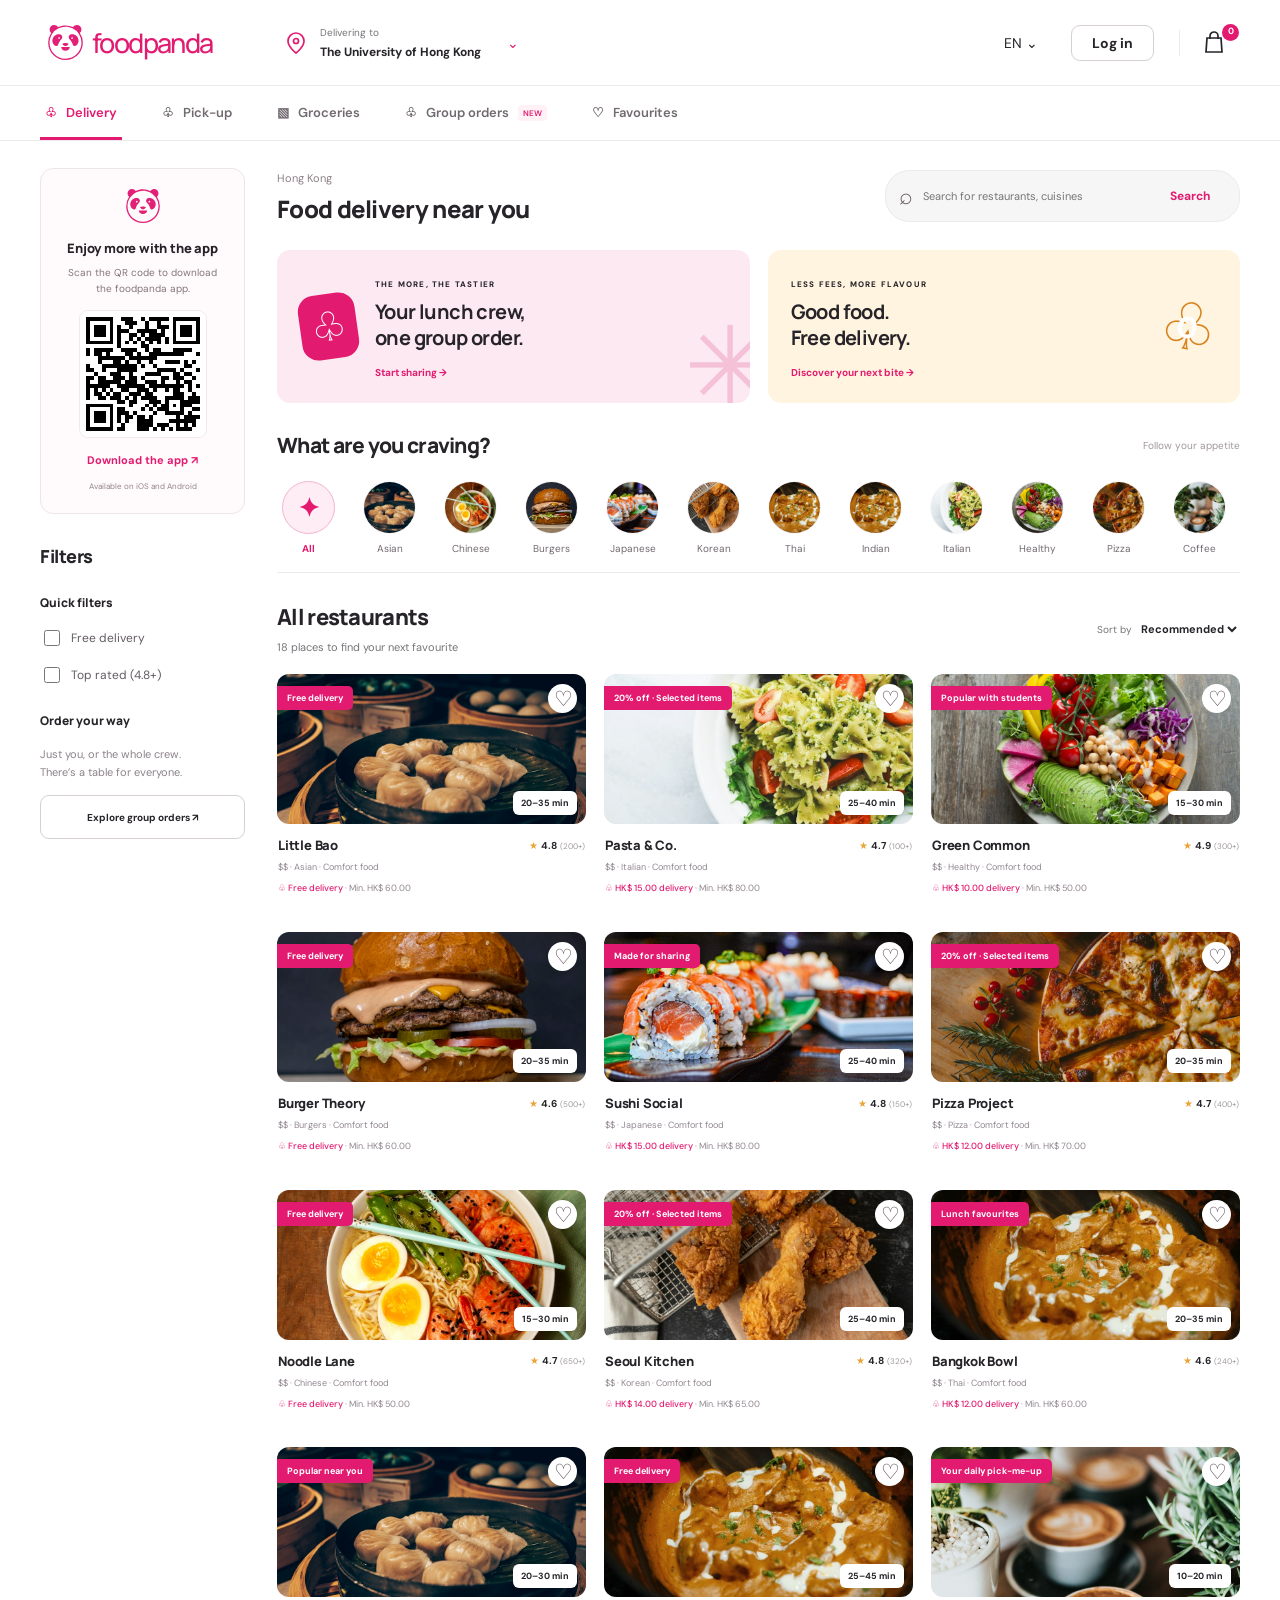
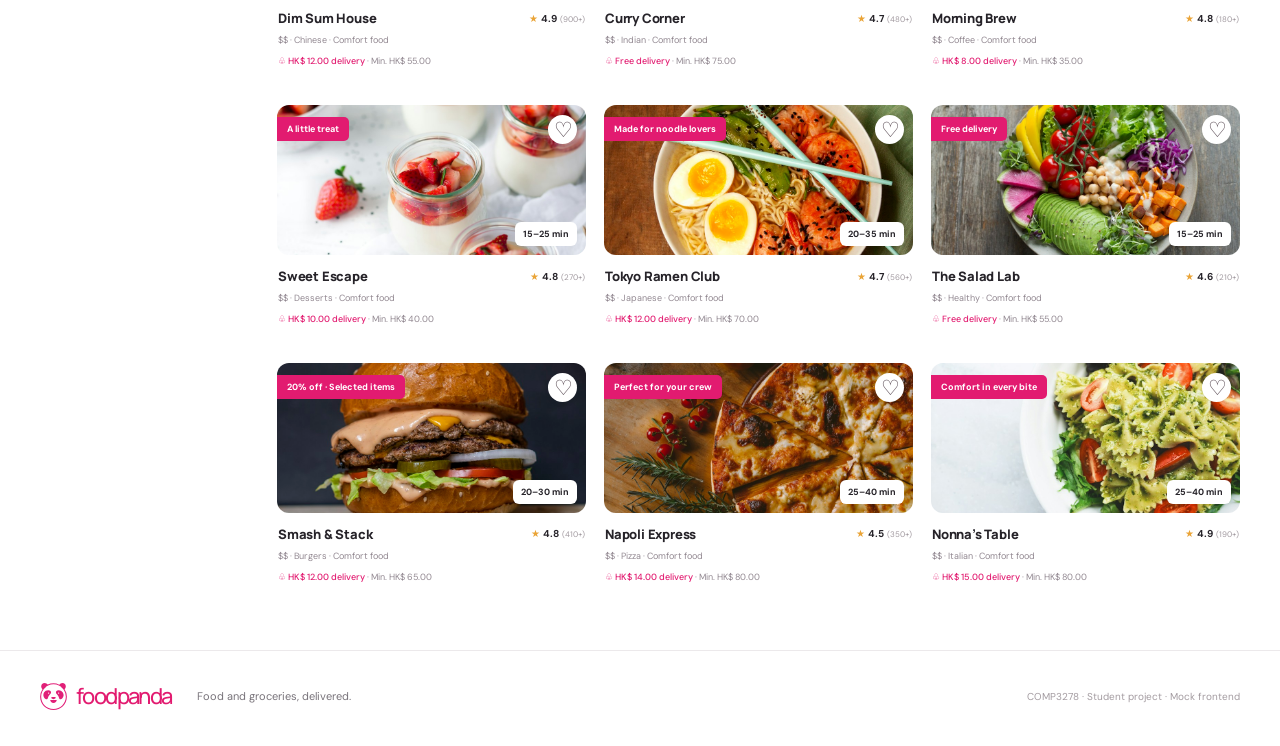
==== frontend/index.html @ 233d793c "Add foodpanda-style mock frontend and bilingual documentation" ====
<!doctype html>
<html lang="en"><head><meta charset="UTF-8"><meta name="viewport" content="width=device-width, initial-scale=1"><meta name="theme-color" content="#e21b70"><title>foodpanda — Food & groceries delivery in Hong Kong</title><link rel="stylesheet" href="styles.css"></head><body>
<header><div class="nav"><a class="brand" href="#/" aria-label="foodpanda home"><img class="panda-mark" src="assets/foodpanda-mark.svg" alt=""><span class="wordmark">foodpanda</span></a><button class="location" id="location"><span><svg viewBox="0 0 24 24" aria-hidden="true"><path d="M20 10c0 6-8 12-8 12S4 16 4 10a8 8 0 1 1 16 0Z"/><circle cx="12" cy="10" r="2.5"/></svg></span><span><small>Delivering to</small><strong id="location-label">The University of Hong Kong</strong></span><span>⌄</span></button><div class="nav-actions"><button class="plain" id="language">EN <span>⌄</span></button><button class="outline" id="auth">Log in</button><button class="bag" id="cart-button" aria-label="Open basket"><svg viewBox="0 0 24 24" aria-hidden="true"><path d="M5 7h14l1 14H4L5 7Z"/><path d="M8 8V5a4 4 0 0 1 8 0v3"/></svg><b id="cart-count">0</b></button></div></div></header>
<nav class="service-nav" aria-label="Services"><div class="container"><button data-service="delivery" class="active">♧ <span>Delivery</span></button><button data-service="pickup">♧ <span>Pick-up</span></button><button data-service="grocery">▧ <span>Groceries</span></button><button data-service="groups">♧ <span>Group orders</span><em>NEW</em></button><button data-service="favorites">♡ <span>Favourites</span></button></div></nav>
<main id="app"></main><footer class="container"><a class="brand" href="#/" aria-label="foodpanda home"><img class="panda-mark" src="assets/foodpanda-mark.svg" alt=""><span class="wordmark">foodpanda</span></a><span>Food and groceries, delivered.</span><small>COMP3278 · Student project · Mock frontend</small></footer>
<div id="overlay-root"></div><div id="toast" role="status" aria-live="polite"></div><script type="module" src="app.js"></script></body></html>
---- frontend/styles.css ----
@import url('https://fonts.googleapis.com/css2?family=DM+Sans:wght@400;500;600;700&family=Manrope:wght@400;500;600;700;800&display=swap');
:root{--pink:#e21b70;--pink-dark:#bd155d;--ink:#262329;--muted:#78737a;--line:#ece9eb;--soft:#fff1f6;--radius:16px}*{box-sizing:border-box}body{margin:0;background:#fff;color:var(--ink);font-family:'DM Sans',Arial,sans-serif;font-size:14px}button,input,select{font:inherit}button,a,input,select{-webkit-tap-highlight-color:transparent}button{cursor:pointer}button:disabled{cursor:not-allowed;opacity:.4}a{color:inherit;text-decoration:none}button{border:0;background:none;color:inherit}button:focus-visible,a:focus-visible{outline:3px solid #f7a6c9;outline-offset:4px}input:focus,select:focus{outline:2px solid #f7a6c9}h1,h2,h3,h4{font-family:Manrope,Arial,sans-serif;margin:0;font-weight:800}h1{letter-spacing:-1.8px}h2{font-size:24px;letter-spacing:-.7px}h3{font-size:17px;letter-spacing:-.3px}p{line-height:1.65}.container{max-width:1320px;margin:auto;padding-left:40px;padding-right:40px}.primary,.outline{border-radius:9px;padding:12px 19px;min-height:44px;font-weight:700;transition:background .18s,transform .18s}.primary{background:var(--pink);color:white;border:1px solid var(--pink)}.primary:hover{background:var(--pink-dark);transform:translateY(-1px)}.outline{border:1px solid #d6d0d4;background:#fff}.outline:hover{background:#fff4f8;border-color:var(--pink)}.full{width:100%}.plain{padding:8px}.pink{color:var(--pink)}.muted{color:var(--muted);font-size:13px}.spaced{margin-top:14px}.icon-button{font-size:28px;line-height:1;padding:6px}.text-button{color:var(--pink);font-size:12px;font-weight:700;padding:10px 0}.eyebrow{font-size:10px;font-weight:800;letter-spacing:2px;color:var(--pink)}header{background:white;position:sticky;top:0;z-index:20;border-bottom:1px solid var(--line)}.nav{max-width:1440px;padding:17px 48px;display:flex;align-items:center;gap:50px;margin:auto;height:85px}.brand{display:flex;align-items:center;gap:0;font-family:Manrope,Arial,sans-serif;font-weight:800;font-size:26px;letter-spacing:-1.3px;color:var(--pink)}.brand>span:last-child{font-weight:500}.brand-icon{width:34px;height:36px;border:2px solid var(--pink);border-radius:11px;margin-right:9px;line-height:26px;font-size:29px;position:relative;text-align:center;letter-spacing:-5px;padding-right:5px}.brand-icon span{font-size:16px;letter-spacing:-2px}.location{display:flex;align-items:center;gap:12px;text-align:left}.location>span:first-child{font-size:27px;color:var(--pink)}.location small{display:block;color:var(--muted);font-size:10px;margin-bottom:3px}.location strong{font-size:12px}.location>span:last-child{margin-left:14px;color:var(--pink)}.nav-actions{display:flex;gap:25px;align-items:center;margin-left:auto}.nav-actions .outline{padding:8px 20px;min-height:36px}.bag{position:relative;font-size:27px;border-left:1px solid var(--line);padding-left:22px;line-height:1}.bag b{position:absolute;top:-6px;right:-7px;font-size:9px;border-radius:50%;background:var(--pink);color:#fff;width:17px;height:17px;padding:3px}.service-nav{border-bottom:1px solid var(--line);background:#fff}.service-nav .container{display:flex;gap:35px}.service-nav button{padding:18px 5px 16px;border-bottom:3px solid transparent;display:flex;align-items:center;gap:9px;color:#716a70;font-weight:600;font-size:13px;white-space:nowrap}.service-nav button.active{color:var(--pink);border-color:var(--pink)}em{font-style:normal}.service-nav em{font-size:8px;color:var(--pink);background:var(--soft);padding:3px 5px;border-radius:4px}.hero-wrap{background:#fcf7f9;border-bottom:1px solid #f4edf0;overflow:hidden}.hero{display:grid;grid-template-columns:1.2fr 1fr;min-height:405px;align-items:center;gap:15px}.hero-copy{padding:40px 0}.hero h1{font-size:49px;line-height:1.18;margin:13px 0 15px;letter-spacing:-2.5px}.hero h1 span{color:var(--pink)}.hero-copy>p{color:#7b7279;font-size:14px;margin:0 0 23px}.search-form{display:flex;align-items:center;gap:10px;padding:7px;background:white;border-radius:12px;border:1px solid #eae0e5;box-shadow:0 5px 16px #39262d06;max-width:520px}.search-form>span{font-size:28px;color:var(--pink);margin-left:8px}.search-form input{min-width:0;width:100%;border:0;padding:9px 4px;font-size:12px;outline:none}.search-form button{font-size:12px;white-space:nowrap;padding:12px 19px}.hero-note{display:flex;align-items:center;gap:9px;margin-top:18px;font-size:10px;color:#8a7b84}.avatar-stack{display:flex;padding-left:5px}.avatar-stack i{display:grid;place-items:center;border-radius:50%;background:#f5d0ae;width:23px;height:23px;font-size:9px;font-style:normal;color:#683e31;border:2px solid #fcf7f9;margin-left:-5px}.avatar-stack i:nth-child(2){background:#cfe6d7}.avatar-stack i:nth-child(3){background:#e0d3eb}.hero-art{height:365px;position:relative;display:grid;place-items:center}.hero-circle{position:absolute;width:330px;height:330px;border-radius:50%;background:#f9dbe8}.hero-food{position:relative;width:305px;height:305px;object-fit:cover;border-radius:50%;border:12px solid white;box-shadow:0 15px 25px #522b3b20;transform:rotate(-12deg)}.floating{position:absolute;display:flex;align-items:center;gap:9px;background:#fff;padding:13px 16px;border-radius:12px;box-shadow:0 8px 24px #6229400d;font-size:10px;z-index:1}.floating>span{color:var(--pink);font-size:28px}.floating b{display:block;font-size:11px}.floating small{display:block;font-size:9px;color:var(--muted);margin-top:3px}.float-top{top:47px;right:0;transform:rotate(5deg)}.float-bottom{bottom:28px;left:0;transform:rotate(-5deg)}.spark{position:absolute;color:var(--pink);font-size:42px}.spark-one{top:3px;left:70px}.spark-two{right:20px;bottom:45px;font-size:25px}.browse-layout{display:grid;grid-template-columns:190px 1fr;gap:35px;padding-top:32px;padding-bottom:60px}.filters{padding-top:6px}.filters h3{font-size:18px}.filters h4{font-size:12px;margin:26px 0 16px}.check{display:flex;align-items:center;gap:8px;font-size:12px;margin:15px 0;color:#635c63}.check input{accent-color:var(--pink);width:16px;height:16px}.filters p{font-size:11px;color:#8c838a;margin-bottom:14px}.filters .outline{padding:10px;font-size:10px}.filter-note{border-top:1px solid var(--line);margin-top:26px;padding-top:22px;font-size:11px;line-height:1.9;color:#9a8993}.filter-note b{font-weight:500;color:var(--pink)}.browse-main{min-width:0}.promo-row{display:grid;grid-template-columns:1fr 1fr;gap:18px;margin-bottom:32px}.promo{border-radius:13px;min-height:150px;text-align:left;display:flex;align-items:center;gap:18px;padding:23px;position:relative;overflow:hidden}.promo:hover{filter:brightness(.98)}.promo-pink{background:#fde9f1}.promo-cream{background:#fff4df}.promo small{font-size:8px;letter-spacing:1.2px;font-weight:800}.promo strong{display:block;font-family:Manrope,sans-serif;font-size:20px;letter-spacing:-.6px;line-height:1.3;margin:8px 0 11px}.promo em{font-size:10px;font-weight:700;color:var(--pink)}.promo-icon{background:var(--pink);color:white;display:grid;place-items:center;width:57px;height:65px;border-radius:16px;transform:rotate(-8deg);font-size:40px;flex-shrink:0}.promo-doodle{font-size:110px;color:#f4c1d7;position:absolute;right:-26px;bottom:-36px}.delivery-doodle{margin-left:auto;display:grid;place-items:center;font-size:65px;color:#d78320;transform:rotate(10deg);position:relative}.delivery-doodle small{position:absolute;font-size:30px;color:white}.category-heading{display:flex;justify-content:space-between;align-items:center}.category-heading h2{font-size:21px}.category-heading>span{font-size:10px;color:#a0979d}.categories{display:flex;gap:20px;margin:22px 0 29px;border-bottom:1px solid var(--line);padding-bottom:20px;overflow:auto}.category{display:flex;flex-direction:column;align-items:center;gap:8px;font-size:10px;min-width:63px;padding:0;color:#736a71}.category>span{background:#f7f5f6;border:1px solid transparent;border-radius:50%;width:53px;height:53px;display:grid;place-items:center;font-size:26px}.category.active{color:var(--pink);font-weight:700}.category.active>span{background:#ffedf5;border-color:#f3b3ce;color:var(--pink)}.section-heading{display:flex;justify-content:space-between;align-items:center;gap:15px;margin-bottom:18px;scroll-margin-top:105px}.section-heading h2{font-size:22px}.section-heading p{font-size:11px;color:var(--muted);margin:6px 0 0}.sort{font-size:10px;color:var(--muted);display:flex;align-items:center;gap:5px}.sort select{border:0;background:white;font-size:11px;font-weight:700;color:var(--ink);max-width:145px}.store-grid{display:grid;grid-template-columns:repeat(3,minmax(0,1fr));gap:24px 18px}.store-card{position:relative;min-width:0}.store-photo{height:150px;border-radius:12px;overflow:hidden;display:block;position:relative;background:#f5edef}.store-photo img{width:100%;height:100%;object-fit:cover;transition:transform .3s}.store-card:hover .store-photo img{transform:scale(1.045)}.offer{position:absolute;top:12px;left:0;padding:6px 10px;background:var(--pink);color:white;font-size:9px;font-weight:700;border-radius:0 5px 5px 0}.time{position:absolute;bottom:9px;right:9px;font-size:9px;font-weight:700;background:#fff;padding:6px 8px;border-radius:6px}.heart{position:absolute;right:9px;top:10px;width:29px;height:29px;display:grid;place-items:center;background:white;border-radius:50%;font-size:21px;color:#55464f;box-shadow:0 2px 6px #00000008;z-index:2}.heart.saved{color:var(--pink)}.store-info{display:block;padding:12px 1px 0}.store-info>div{display:flex;align-items:center;justify-content:space-between;gap:3px}.store-info h3{font-size:13px;letter-spacing:-.2px}.rating{color:#eaa437;font-size:10px;white-space:nowrap}.rating b{color:var(--ink);font-size:10px}.rating small{color:#a29aa0;font-size:8px}.store-info p{font-size:9px;color:#928891;margin:6px 0}.store-info .pink{color:var(--pink);font-weight:500}footer{display:flex;align-items:center;gap:25px;padding-top:30px;padding-bottom:35px;border-top:1px solid var(--line)}footer .brand{font-size:21px}footer>span{font-size:11px;color:var(--muted)}footer small{margin-left:auto;font-size:10px;color:#a39ba0}.empty{padding:40px;text-align:center;grid-column:1/-1}.empty p{color:var(--muted)}.breadcrumb{display:inline-block;color:#81757d;font-size:12px;margin:26px 0 20px}.store-banner{position:relative;background:#fcf5f8;border-radius:18px;display:flex;align-items:center;gap:30px;padding:24px}.store-banner>img{width:210px;height:155px;object-fit:cover;border-radius:12px}.store-title h1{font-size:36px;margin:8px 0}.store-title>p{max-width:530px;color:var(--muted);margin:8px 0 15px}.store-meta{font-size:12px}.store-meta span{color:var(--muted);margin-left:15px}.store-toolbar{display:flex;align-items:center;justify-content:space-between;padding:22px 0;border-bottom:1px solid var(--line);margin-bottom:30px}.store-toolbar>span{font-size:12px;color:var(--pink)}.menu-layout{display:grid;grid-template-columns:1fr 325px;gap:30px;padding-bottom:60px;align-items:start}.menu-grid{display:grid;grid-template-columns:1fr 1fr;gap:16px}.menu-card{border:1px solid var(--line);border-radius:12px;padding:17px;display:flex;gap:15px;min-height:175px}.menu-card>div:first-child{flex:1;position:relative;padding-bottom:10px}.menu-card h3{font-size:14px;padding-right:5px}.menu-card p{font-size:11px;color:var(--muted);line-height:1.5}.menu-card strong{font-size:12px}.menu-card .heart{position:static;display:inline-grid;margin-left:10px;font-size:17px;border:1px solid var(--line);vertical-align:middle}.menu-image{position:relative;width:100px;flex-shrink:0}.menu-image img{width:100px;height:110px;object-fit:cover;border-radius:8px}.menu-image>button{position:absolute;bottom:6px;right:-5px;border:1px solid #eee;width:33px;height:33px;border-radius:50%;background:white;color:var(--pink);font-size:23px;box-shadow:0 2px 5px #0001}.basket{background:white;border:1px solid var(--line);border-radius:14px;padding:23px}.basket-heading{display:flex;justify-content:space-between;align-items:center;margin-bottom:20px}.basket-heading h2{font-size:19px}.empty-basket{text-align:center;color:var(--muted);padding:35px 0}.empty-basket>span{font-size:65px;color:#f2b6d0}.empty-basket h3{font-size:15px;color:var(--ink);margin:14px 0}.empty-basket p{font-size:12px}.basket-caption{text-align:center;color:#9c8d96;font-size:10px;margin:16px 0 0}.basket-item{display:flex;justify-content:space-between;gap:10px;padding:15px 0;border-bottom:1px solid var(--line);align-items:center}.basket-item b{font-size:12px}.basket-item small{display:block;color:var(--muted);font-size:11px;margin-top:7px}.stepper{display:flex;align-items:center;gap:9px;white-space:nowrap;font-size:12px}.stepper button{width:25px;height:25px;border:1px solid #dfd6dc;border-radius:50%;color:var(--pink);font-size:17px}.totals{padding:14px 0 23px}.totals p{display:flex;justify-content:space-between;font-size:12px;margin:12px 0}.totals .total{font-size:16px;border-top:1px solid var(--line);padding-top:15px}.totals small{font-size:10px;color:var(--muted)}.group-box{padding:15px;background:var(--soft);border-radius:9px;margin-bottom:10px}.group-box>div:first-child{display:flex;justify-content:space-between;font-size:12px;align-items:center}.group-box p{font-size:10px;color:var(--muted)}.pill{font-size:9px;padding:4px 6px;background:white;border-radius:4px;color:var(--pink)}.members{display:flex;gap:7px;flex-wrap:wrap}.members span{font-size:10px;background:white;border-radius:15px;padding:6px 10px}.group-box .text-button{display:block;padding:8px 0 0;font-size:10px}.scrim{position:fixed;inset:0;background:#28121e66;z-index:40;backdrop-filter:blur(2px)}.drawer{position:fixed;top:0;bottom:0;right:0;width:420px;max-width:100%;background:white;z-index:41;overflow:auto;padding:20px}.drawer .basket{border:0;padding:16px}.modal{position:fixed;top:50%;left:50%;transform:translate(-50%,-50%);max-height:90vh;overflow:auto;width:440px;max-width:calc(100% - 32px);border-radius:18px;background:white;padding:35px;z-index:41;box-shadow:0 15px 80px #0002}.modal h2{font-size:23px;padding-right:15px}.modal>p{color:var(--muted);font-size:13px}.modal-close{position:absolute;top:10px;right:12px}.modal label{display:block;font-size:12px;margin-top:22px;font-weight:600}.modal input,.modal select{display:block;width:100%;padding:13px;border:1px solid #ddd3d9;border-radius:8px;margin-top:8px;background:white;color:var(--ink)}.success-mark{text-align:center;font-size:55px;color:var(--pink);margin:15px}.order-row{border-bottom:1px solid var(--line);padding:18px 0}.order-row p{font-size:12px;color:var(--muted)}#toast{position:fixed;bottom:25px;left:50%;transform:translate(-50%,20px);background:#2c2430;color:#fff;border-radius:10px;padding:14px 22px;max-width:calc(100% - 35px);z-index:60;opacity:0;pointer-events:none;transition:.2s;font-size:13px}#toast.show{opacity:1;transform:translate(-50%,0)}.groups-page{padding-top:55px;padding-bottom:55px}.groups-page h1{font-size:48px;line-height:1.25;margin:16px 0}.groups-page>p{color:var(--muted)}.groups-page>h2{margin:40px 0 20px}.groups-page .store-grid{grid-template-columns:repeat(3,1fr)}.groups-page .store-photo{height:210px}.active-group{display:flex;justify-content:space-between;align-items:center;background:var(--soft);padding:22px;border-radius:12px;margin:25px 0}.active-group p{font-size:12px}
@media(min-width:1600px){.hero{min-height:445px}.hero h1{font-size:54px}}
@media(max-width:1100px){.container{padding-left:25px;padding-right:25px}.nav{padding:15px 25px;gap:25px}.hero h1{font-size:42px}.hero-food{width:260px;height:260px}.hero-circle{width:285px;height:285px}.floating{padding:10px}.float-top{right:-15px}.float-bottom{left:-10px}.browse-layout{grid-template-columns:155px 1fr;gap:22px}.store-grid{grid-template-columns:repeat(2,1fr)}.promo{padding:18px;gap:12px}.promo strong{font-size:17px}.promo-icon{width:40px;height:50px;font-size:30px}.promo-doodle{display:none}.categories{gap:13px}.menu-layout{grid-template-columns:1fr 290px;gap:20px}.menu-grid{grid-template-columns:1fr}.store-photo{height:170px}}
@media(max-width:760px){.container{padding-left:18px;padding-right:18px}.nav{height:72px;padding:12px 18px;gap:15px}.brand{font-size:23px}.brand-icon{width:29px;height:31px;font-size:24px;line-height:23px}.location{display:none}.nav-actions{gap:14px}.nav-actions .plain{display:none}.nav-actions .outline{font-size:11px;padding:8px 11px}.bag{padding-left:14px;font-size:24px}.service-nav .container{gap:20px;overflow:auto}.service-nav button{font-size:11px;padding:15px 0 12px;gap:5px}.service-nav em{display:none}.hero{grid-template-columns:1fr;position:relative;min-height:355px}.hero-copy{padding:33px 0;position:relative;z-index:2}.hero .eyebrow{font-size:8px}.hero h1{font-size:36px;max-width:310px;letter-spacing:-1.8px}.hero-copy>p{font-size:12px;max-width:260px;margin-bottom:20px}.hero-art{position:absolute;right:-120px;top:25px;width:300px;height:270px;opacity:.24;pointer-events:none}.hero-food{width:230px;height:230px}.hero-circle{width:255px;height:255px}.floating,.spark{display:none}.search-form{max-width:100%;background:#fff}.search-form input{font-size:11px}.search-form .primary{padding:11px 14px}.hero-note{font-size:9px}.browse-layout{display:block;padding-top:22px}.filters{display:none}.promo-row{gap:10px;margin-bottom:28px}.promo{padding:15px 13px;min-height:140px}.promo strong{font-size:16px}.promo small{font-size:7px}.promo em{font-size:9px}.promo-icon,.delivery-doodle{display:none}.category-heading h2{font-size:19px}.category-heading>span{display:none}.categories{gap:15px;margin:20px 0 25px}.category{min-width:52px;font-size:10px}.category>span{width:49px;height:49px;font-size:23px}.section-heading h2{font-size:20px}.sort{font-size:0}.sort select{font-size:10px;max-width:120px}.store-grid{gap:22px 12px}.store-photo{height:130px}.store-info h3{font-size:12px}.store-info>div{flex-wrap:wrap}.store-info p{font-size:9px;line-height:1.6}.offer{font-size:8px;padding:5px 7px;max-width:80%}.heart{width:26px;height:26px;font-size:19px;top:8px;right:7px}.time{font-size:8px}.store-info p>span:last-child{display:none}footer{flex-wrap:wrap;gap:12px;padding-top:23px;padding-bottom:25px}footer small{width:100%;margin-left:0}footer .brand{font-size:20px}footer>span{font-size:10px}.store-banner{padding:15px;gap:15px;align-items:flex-start}.store-banner>img{width:90px;height:100px}.store-title h1{font-size:24px;letter-spacing:-.8px}.store-title .eyebrow{font-size:7px;letter-spacing:1px}.store-title>p{font-size:11px;margin:5px 0}.store-meta{font-size:9px;line-height:1.8}.store-meta span{margin-left:4px}.store-toolbar{gap:10px}.store-toolbar .outline{font-size:10px;padding:9px}.store-toolbar>span{font-size:10px}.menu-layout{grid-template-columns:1fr}.menu-grid{grid-template-columns:1fr}.menu-card{min-height:155px}.menu-image img{height:105px}.menu-image>button{bottom:0}#inline-basket{display:none}.groups-page h1{font-size:36px}.groups-page .store-grid{grid-template-columns:repeat(2,1fr)}.groups-page .store-photo{height:130px}.active-group{padding:16px;gap:15px}.active-group .primary{font-size:11px}.modal{padding:28px}.modal h2{font-size:21px}}
@media(prefers-reduced-motion:reduce){*{transition:none!important;scroll-behavior:auto!important}}

.category>span{overflow:hidden}.category>span img{width:100%;height:100%;object-fit:cover}.location svg,.bag svg{width:24px;height:24px;display:block;fill:none;stroke:currentColor;stroke-width:1.7}.location>span:first-child{display:block}.bag{display:flex;align-items:center}

/* Original foodpanda panda mark, sourced from Simple Icons (unaltered SVG paths). */
.panda-mark{width:35px;height:35px;flex-shrink:0;filter:invert(22%) sepia(98%) saturate(3927%) hue-rotate(320deg) brightness(92%) contrast(91%)}
.brand{gap:9px;letter-spacing:-1px;white-space:nowrap}.brand .wordmark{font-family:Manrope,Arial,sans-serif;font-size:27px;font-weight:700;letter-spacing:-1.6px}.nav .brand{min-width:180px}.hero h1{font-size:45px;line-height:1.24;letter-spacing:-1.9px}.categories{gap:18px;scrollbar-width:thin;scrollbar-color:#ebc8d7 transparent;padding-bottom:17px}.category{flex-shrink:0}.store-grid{row-gap:30px}footer .panda-mark{width:27px;height:27px}footer .brand .wordmark{font-size:22px}
@media(max-width:760px){.panda-mark{width:29px;height:29px}.brand .wordmark{font-size:23px}.nav .brand{min-width:0}.hero h1{font-size:34px;max-width:330px}.hero-copy>p{max-width:265px}}

/* Restaurant listing layout: downloads and filters left, search top right. */
.browse-layout{padding-top:27px;grid-template-columns:205px minmax(0,1fr);gap:32px}.browse-topbar{display:flex;justify-content:space-between;align-items:center;gap:20px;margin:0 0 26px}.browse-heading>span{font-size:11px;color:#8c8188}.browse-heading h1{font-size:24px;letter-spacing:-.7px;margin-top:7px;line-height:1.3}.listing-search{width:355px;max-width:48%;padding:5px 10px;background:#f7f6f7;box-shadow:none;border:1px solid #eee9ec;border-radius:24px}.listing-search input{background:transparent;font-size:11px;padding:10px 0}.listing-search>span{font-size:23px;margin-left:3px;color:#6b5d66}.search-submit{font-weight:700;color:var(--pink);font-size:10px;padding:8px 5px}.app-download{border:1px solid #eee5ea;border-radius:13px;text-align:center;padding:20px 12px;margin-bottom:30px;background:#fffafb}.app-download .app-card-panda{width:34px;height:34px;margin:0 auto 12px}.app-download h3{font-size:13px;letter-spacing:-.2px}.app-download p{font-size:10px;line-height:1.6;margin:8px 0 13px;color:#84767f}.qr-link{display:block;margin:0 auto;width:128px;height:128px;border:1px solid #f1e7ed;border-radius:9px;overflow:hidden;background:white}.qr-link>img{display:block;width:100%;height:100%;image-rendering:pixelated}.app-download-link{display:block;font-size:11px;color:var(--pink);font-weight:700;margin:15px 0 8px}.app-download-link:hover{text-decoration:underline}.app-download>small{font-size:8px;color:#91838c}.filters{padding-top:0}.promo-row{margin-bottom:28px}
@media(max-width:1100px){.browse-layout{grid-template-columns:175px minmax(0,1fr);gap:22px}.browse-heading h1{font-size:20px}.listing-search{width:280px;max-width:52%}.listing-search input{font-size:10px}}
@media(max-width:760px){.browse-layout{display:block;padding-top:22px}.filters{display:block}.app-download{display:grid;grid-template-columns:60px minmax(0,1fr);grid-template-rows:auto auto auto;column-gap:12px;padding:15px;text-align:left;margin-bottom:23px;position:relative}.app-download .app-card-panda,.app-download p,.app-download>small{display:none}.qr-link{grid-column:1;grid-row:1/4;width:60px;height:60px;margin:0}.app-download h3{grid-column:2;font-size:13px;align-self:end}.app-download-link{grid-column:2;font-size:11px;margin:7px 0 0;align-self:start}.filters>h3,.filters>h4,.filters>.check,.filters>p,.filters>.outline{display:none}.browse-topbar{flex-direction:column;align-items:stretch;gap:14px;margin-bottom:22px}.browse-heading h1{font-size:23px}.listing-search{width:100%;max-width:100%;border-radius:10px;background:#f6f4f5}.listing-search input{font-size:11px}.listing-search>span{font-size:25px}.search-submit{font-size:11px;padding:10px}}
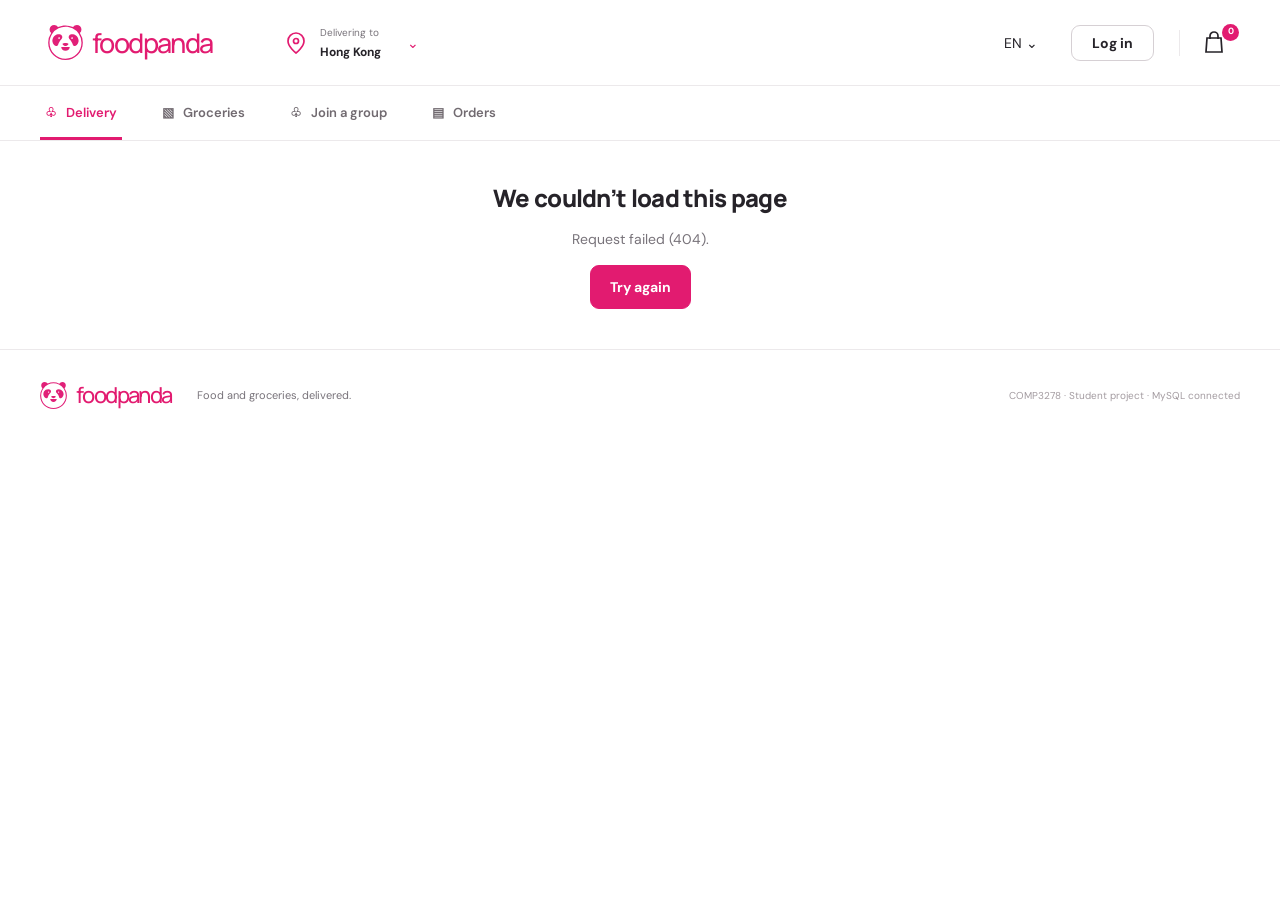
==== commit 1d7e431d: "Connect foodpanda frontend to MySQL and implement ordering" ====
--- a/frontend/index.html
+++ b/frontend/index.html
@@ -1,6 +1,6 @@
 <!doctype html>
 <html lang="en"><head><meta charset="UTF-8"><meta name="viewport" content="width=device-width, initial-scale=1"><meta name="theme-color" content="#e21b70"><title>foodpanda — Food & groceries delivery in Hong Kong</title><link rel="stylesheet" href="styles.css"></head><body>
-<header><div class="nav"><a class="brand" href="#/" aria-label="foodpanda home"><img class="panda-mark" src="assets/foodpanda-mark.svg" alt=""><span class="wordmark">foodpanda</span></a><button class="location" id="location"><span><svg viewBox="0 0 24 24" aria-hidden="true"><path d="M20 10c0 6-8 12-8 12S4 16 4 10a8 8 0 1 1 16 0Z"/><circle cx="12" cy="10" r="2.5"/></svg></span><span><small>Delivering to</small><strong id="location-label">The University of Hong Kong</strong></span><span>⌄</span></button><div class="nav-actions"><button class="plain" id="language">EN <span>⌄</span></button><button class="outline" id="auth">Log in</button><button class="bag" id="cart-button" aria-label="Open basket"><svg viewBox="0 0 24 24" aria-hidden="true"><path d="M5 7h14l1 14H4L5 7Z"/><path d="M8 8V5a4 4 0 0 1 8 0v3"/></svg><b id="cart-count">0</b></button></div></div></header>
-<nav class="service-nav" aria-label="Services"><div class="container"><button data-service="delivery" class="active">♧ <span>Delivery</span></button><button data-service="pickup">♧ <span>Pick-up</span></button><button data-service="grocery">▧ <span>Groceries</span></button><button data-service="groups">♧ <span>Group orders</span><em>NEW</em></button><button data-service="favorites">♡ <span>Favourites</span></button></div></nav>
-<main id="app"></main><footer class="container"><a class="brand" href="#/" aria-label="foodpanda home"><img class="panda-mark" src="assets/foodpanda-mark.svg" alt=""><span class="wordmark">foodpanda</span></a><span>Food and groceries, delivered.</span><small>COMP3278 · Student project · Mock frontend</small></footer>
+<header><div class="nav"><a class="brand" href="#/" aria-label="foodpanda home"><img class="panda-mark" src="assets/foodpanda-mark.svg" alt=""><span class="wordmark">foodpanda</span></a><button class="location" id="location"><span><svg viewBox="0 0 24 24" aria-hidden="true"><path d="M20 10c0 6-8 12-8 12S4 16 4 10a8 8 0 1 1 16 0Z"/><circle cx="12" cy="10" r="2.5"/></svg></span><span><small>Delivering to</small><strong id="location-label">Hong Kong</strong></span><span>⌄</span></button><div class="nav-actions"><button class="plain" id="language">EN <span>⌄</span></button><button class="outline" id="auth">Log in</button><button class="bag" id="cart-button" aria-label="Open basket"><svg viewBox="0 0 24 24" aria-hidden="true"><path d="M5 7h14l1 14H4L5 7Z"/><path d="M8 8V5a4 4 0 0 1 8 0v3"/></svg><b id="cart-count">0</b></button></div></div></header>
+<nav class="service-nav" aria-label="Services"><div class="container"><button data-service="delivery" class="active">♧ <span>Delivery</span></button><button data-service="grocery">▧ <span>Groceries</span></button><button data-service="groups">♧ <span>Join a group</span></button><button data-service="orders">▤ <span>Orders</span></button></div></nav>
+<main id="app"></main><footer class="container"><a class="brand" href="#/" aria-label="foodpanda home"><img class="panda-mark" src="assets/foodpanda-mark.svg" alt=""><span class="wordmark">foodpanda</span></a><span>Food and groceries, delivered.</span><small>COMP3278 · Student project · MySQL connected</small></footer>
 <div id="overlay-root"></div><div id="toast" role="status" aria-live="polite"></div><script type="module" src="app.js"></script></body></html>
--- a/frontend/styles.css
+++ b/frontend/styles.css
@@ -16,3 +16,16 @@
 .browse-layout{padding-top:27px;grid-template-columns:205px minmax(0,1fr);gap:32px}.browse-topbar{display:flex;justify-content:space-between;align-items:center;gap:20px;margin:0 0 26px}.browse-heading>span{font-size:11px;color:#8c8188}.browse-heading h1{font-size:24px;letter-spacing:-.7px;margin-top:7px;line-height:1.3}.listing-search{width:355px;max-width:48%;padding:5px 10px;background:#f7f6f7;box-shadow:none;border:1px solid #eee9ec;border-radius:24px}.listing-search input{background:transparent;font-size:11px;padding:10px 0}.listing-search>span{font-size:23px;margin-left:3px;color:#6b5d66}.search-submit{font-weight:700;color:var(--pink);font-size:10px;padding:8px 5px}.app-download{border:1px solid #eee5ea;border-radius:13px;text-align:center;padding:20px 12px;margin-bottom:30px;background:#fffafb}.app-download .app-card-panda{width:34px;height:34px;margin:0 auto 12px}.app-download h3{font-size:13px;letter-spacing:-.2px}.app-download p{font-size:10px;line-height:1.6;margin:8px 0 13px;color:#84767f}.qr-link{display:block;margin:0 auto;width:128px;height:128px;border:1px solid #f1e7ed;border-radius:9px;overflow:hidden;background:white}.qr-link>img{display:block;width:100%;height:100%;image-rendering:pixelated}.app-download-link{display:block;font-size:11px;color:var(--pink);font-weight:700;margin:15px 0 8px}.app-download-link:hover{text-decoration:underline}.app-download>small{font-size:8px;color:#91838c}.filters{padding-top:0}.promo-row{margin-bottom:28px}
 @media(max-width:1100px){.browse-layout{grid-template-columns:175px minmax(0,1fr);gap:22px}.browse-heading h1{font-size:20px}.listing-search{width:280px;max-width:52%}.listing-search input{font-size:10px}}
 @media(max-width:760px){.browse-layout{display:block;padding-top:22px}.filters{display:block}.app-download{display:grid;grid-template-columns:60px minmax(0,1fr);grid-template-rows:auto auto auto;column-gap:12px;padding:15px;text-align:left;margin-bottom:23px;position:relative}.app-download .app-card-panda,.app-download p,.app-download>small{display:none}.qr-link{grid-column:1;grid-row:1/4;width:60px;height:60px;margin:0}.app-download h3{grid-column:2;font-size:13px;align-self:end}.app-download-link{grid-column:2;font-size:11px;margin:7px 0 0;align-self:start}.filters>h3,.filters>h4,.filters>.check,.filters>p,.filters>.outline{display:none}.browse-topbar{flex-direction:column;align-items:stretch;gap:14px;margin-bottom:22px}.browse-heading h1{font-size:23px}.listing-search{width:100%;max-width:100%;border-radius:10px;background:#f6f4f5}.listing-search input{font-size:11px}.listing-search>span{font-size:25px}.search-submit{font-size:11px;padding:10px}}
+/* Database-backed group workflow. */
+.loading{padding-top:70px;padding-bottom:70px;color:var(--muted)}.form-error{color:#b41451;font-size:12px}.group-tabs{display:flex;gap:12px;flex-wrap:wrap;margin:25px 0}.selected{border-color:var(--pink);color:var(--pink)}.live-groups{display:grid;gap:14px}.live-group-card{display:flex;justify-content:space-between;gap:20px;border:1px solid var(--line);border-radius:12px;padding:23px;align-items:center}.live-group-card:hover{border-color:#eda2c2}.live-group-card h3{margin-top:13px}.live-group-card p,.live-group-card small{color:var(--muted);font-size:12px}.live-group-card>strong{color:var(--pink);white-space:nowrap;font-size:12px}.live-group-header{display:flex;justify-content:space-between;align-items:center;gap:20px;padding:25px;background:var(--soft);border-radius:15px}.live-group-header h1{font-size:30px;margin-top:8px}.live-group-header p{font-size:12px}.group-controls{display:flex;gap:10px;flex-wrap:wrap}.state-banner{background:#f6f5f6;border-radius:8px;padding:14px 18px;font-size:12px;margin:20px 0 28px}.member-cards{display:grid;gap:13px}.member-card{border:1px solid var(--line);border-radius:12px;padding:18px}.member-card h3{font-size:14px}.member-card h3 small{font-size:10px;font-weight:400}.member-card ul{padding-left:16px;font-size:12px;color:var(--muted)}.member-card li{padding:5px 0}.member-card li span{float:right}.member-card p{border-top:1px solid var(--line);padding-top:12px;font-size:11px}.member-card p b{float:right;color:var(--ink)}.menu-title{margin:30px 0 18px}.live-menu{margin:20px 0 55px}.mobile-summary{display:none}.account-link{display:block;text-align:center}.store-grid{row-gap:26px}button:disabled:hover{transform:none}.filters>a.outline{display:block;text-align:center;font-size:10px;padding:11px}
+@media(max-width:760px){.live-group-header{display:block;padding:20px}.live-group-header h1{font-size:26px}.group-controls{margin-top:18px}.group-controls .outline{font-size:11px;padding:9px}.mobile-summary{display:block;margin-bottom:35px}.live-group-card{padding:17px}.live-group-card>strong{font-size:10px}.live-group-card h3{font-size:15px}.filters>a.outline{display:none}.groups-page h1{font-size:32px}.member-card p{line-height:1.8}}
+
+.individual-receipt{max-width:680px;margin:30px 0 55px}.individual-receipt h2{margin-bottom:15px}.group-tabs a[aria-current="page"]{background:var(--soft);border-color:var(--pink);color:var(--pink)}
+
+.store-order-actions{display:flex;gap:12px;flex-wrap:wrap}.solo-mobile{display:none}.solo-receipt h2{font-size:20px;margin-bottom:12px}.solo-desktop{position:sticky;top:105px}@media(max-width:760px){.store-toolbar{align-items:flex-start;flex-direction:column}.store-order-actions{width:100%}.store-order-actions button{flex:1}.solo-desktop{display:none}.solo-mobile{display:block;margin-bottom:30px}}
+
+.order-count{display:inline-block;min-width:20px;padding:2px 5px;border-radius:10px;background:#f4edf0;font-size:10px;margin-left:5px;text-align:center}.group-tabs .selected .order-count{background:#f8cfdf}
+
+.order-timing{font-size:13px;color:var(--pink);margin:-12px 0 25px}
+
+.order-refresh{margin-top:12px;font-size:12px}
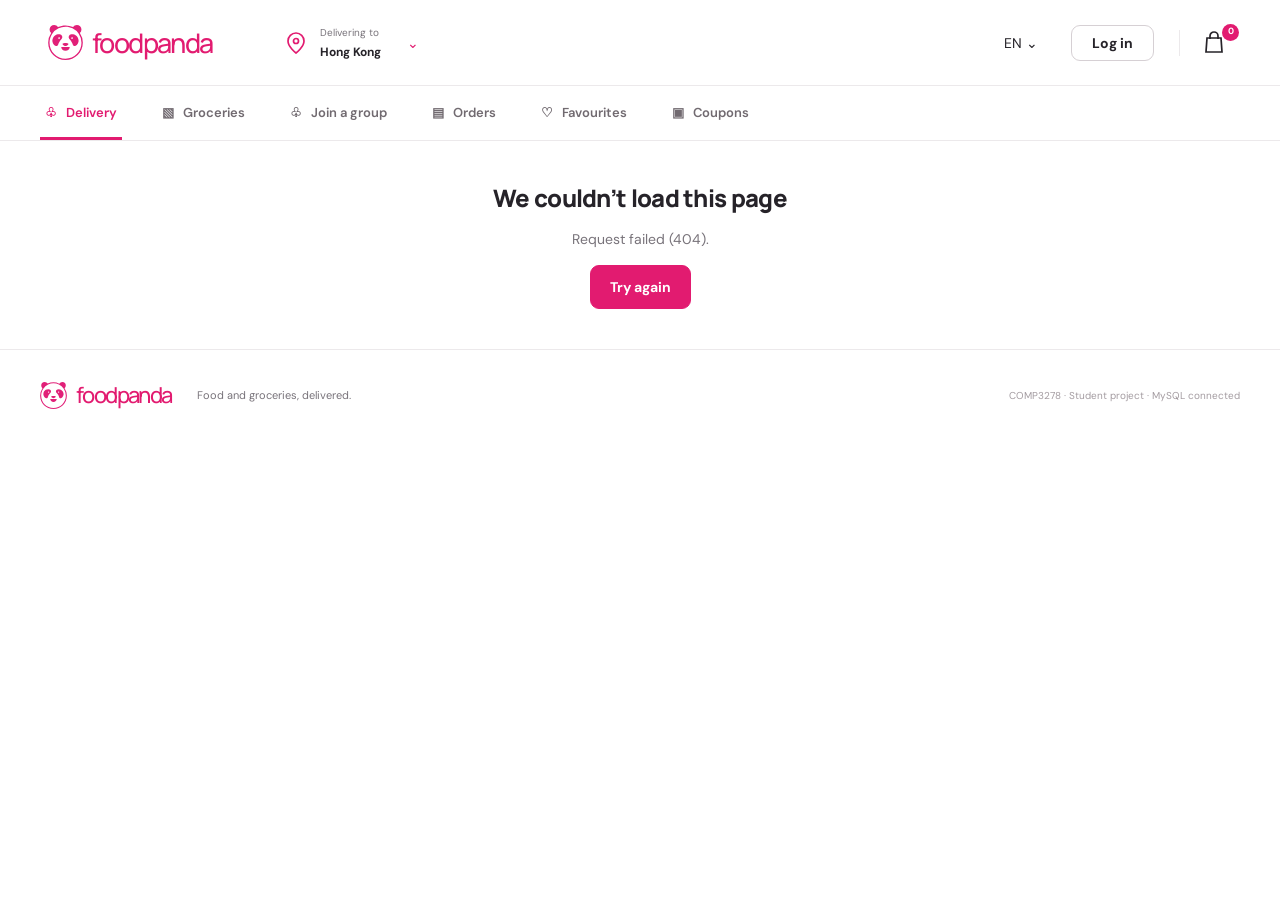
==== commit 0a35f34f: "Connect favourites and coupons to the MySQL-backed frontend. Buyers can save stores and dishes, and " ====
--- a/frontend/index.html
+++ b/frontend/index.html
@@ -1,6 +1,6 @@
 <!doctype html>
 <html lang="en"><head><meta charset="UTF-8"><meta name="viewport" content="width=device-width, initial-scale=1"><meta name="theme-color" content="#e21b70"><title>foodpanda — Food & groceries delivery in Hong Kong</title><link rel="stylesheet" href="styles.css"></head><body>
 <header><div class="nav"><a class="brand" href="#/" aria-label="foodpanda home"><img class="panda-mark" src="assets/foodpanda-mark.svg" alt=""><span class="wordmark">foodpanda</span></a><button class="location" id="location"><span><svg viewBox="0 0 24 24" aria-hidden="true"><path d="M20 10c0 6-8 12-8 12S4 16 4 10a8 8 0 1 1 16 0Z"/><circle cx="12" cy="10" r="2.5"/></svg></span><span><small>Delivering to</small><strong id="location-label">Hong Kong</strong></span><span>⌄</span></button><div class="nav-actions"><button class="plain" id="language">EN <span>⌄</span></button><button class="outline" id="auth">Log in</button><button class="bag" id="cart-button" aria-label="Open basket"><svg viewBox="0 0 24 24" aria-hidden="true"><path d="M5 7h14l1 14H4L5 7Z"/><path d="M8 8V5a4 4 0 0 1 8 0v3"/></svg><b id="cart-count">0</b></button></div></div></header>
-<nav class="service-nav" aria-label="Services"><div class="container"><button data-service="delivery" class="active">♧ <span>Delivery</span></button><button data-service="grocery">▧ <span>Groceries</span></button><button data-service="groups">♧ <span>Join a group</span></button><button data-service="orders">▤ <span>Orders</span></button></div></nav>
+<nav class="service-nav" aria-label="Services"><div class="container"><button data-service="delivery" class="active">♧ <span>Delivery</span></button><button data-service="grocery">▧ <span>Groceries</span></button><button data-service="groups">♧ <span>Join a group</span></button><button data-service="orders">▤ <span>Orders</span></button><button data-service="favorites">♡ <span>Favourites</span></button><button data-service="coupons">▣ <span>Coupons</span></button></div></nav>
 <main id="app"></main><footer class="container"><a class="brand" href="#/" aria-label="foodpanda home"><img class="panda-mark" src="assets/foodpanda-mark.svg" alt=""><span class="wordmark">foodpanda</span></a><span>Food and groceries, delivered.</span><small>COMP3278 · Student project · MySQL connected</small></footer>
 <div id="overlay-root"></div><div id="toast" role="status" aria-live="polite"></div><script type="module" src="app.js"></script></body></html>
--- a/frontend/styles.css
+++ b/frontend/styles.css
@@ -29,3 +29,16 @@
 .order-timing{font-size:13px;color:var(--pink);margin:-12px 0 25px}
 
 .order-refresh{margin-top:12px;font-size:12px}
+
+.store-title .heart,.menu-card .heart{position:static;display:inline-grid;margin-left:8px;vertical-align:middle;width:28px;height:28px;font-size:16px;border:1px solid var(--line);box-shadow:none}
+.coupon-box{border:1px dashed #f3b3ce;background:var(--soft);border-radius:10px;padding:12px;margin:12px 0}
+.coupon-box p{display:flex;justify-content:space-between;margin:0;font-size:12px}
+.coupon-form{display:flex;gap:8px;align-items:center}
+.coupon-form input{flex:1;min-width:0;padding:10px 12px;border:1px solid #ddd3d9;border-radius:8px;background:#fff}
+.coupon-form .outline{padding:8px 12px;min-height:40px;font-size:12px}
+.coupon-list{display:grid;gap:12px;margin-top:24px}
+.coupon-card{display:flex;justify-content:space-between;align-items:center;border:1px solid var(--line);border-radius:12px;padding:20px;background:#fff}
+.coupon-card.used{opacity:.6}
+.coupon-card h3{margin:8px 0 6px;letter-spacing:.4px}
+.coupon-card p,.coupon-card small{color:var(--muted);font-size:12px}
+.menu-card h3{display:flex;align-items:center;justify-content:space-between;gap:8px}
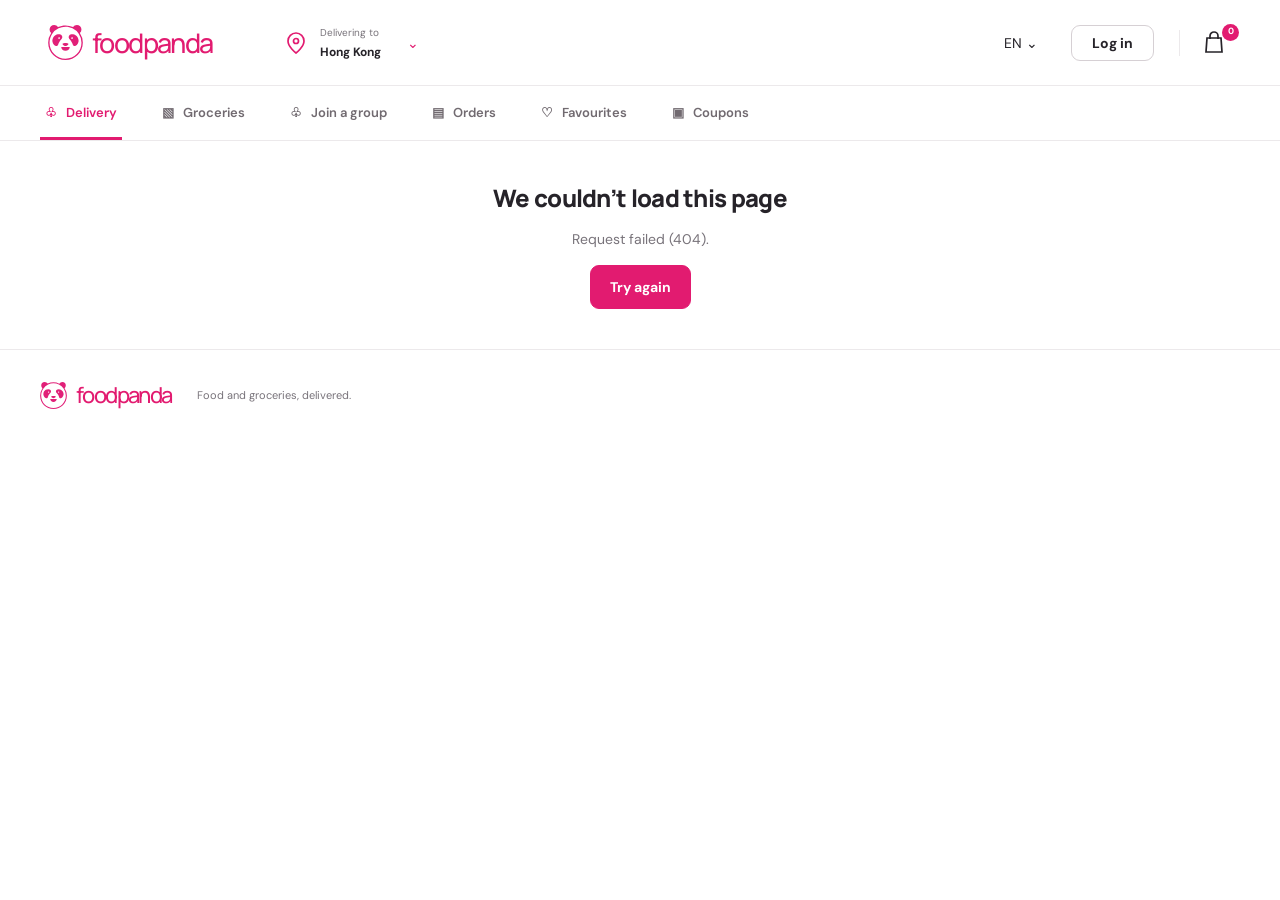
==== commit a37fc52f: "Prepare reproducible English-only final submission" ====
--- a/frontend/index.html
+++ b/frontend/index.html
@@ -2,5 +2,5 @@
 <html lang="en"><head><meta charset="UTF-8"><meta name="viewport" content="width=device-width, initial-scale=1"><meta name="theme-color" content="#e21b70"><title>foodpanda — Food & groceries delivery in Hong Kong</title><link rel="stylesheet" href="styles.css"></head><body>
 <header><div class="nav"><a class="brand" href="#/" aria-label="foodpanda home"><img class="panda-mark" src="assets/foodpanda-mark.svg" alt=""><span class="wordmark">foodpanda</span></a><button class="location" id="location"><span><svg viewBox="0 0 24 24" aria-hidden="true"><path d="M20 10c0 6-8 12-8 12S4 16 4 10a8 8 0 1 1 16 0Z"/><circle cx="12" cy="10" r="2.5"/></svg></span><span><small>Delivering to</small><strong id="location-label">Hong Kong</strong></span><span>⌄</span></button><div class="nav-actions"><button class="plain" id="language">EN <span>⌄</span></button><button class="outline" id="auth">Log in</button><button class="bag" id="cart-button" aria-label="Open basket"><svg viewBox="0 0 24 24" aria-hidden="true"><path d="M5 7h14l1 14H4L5 7Z"/><path d="M8 8V5a4 4 0 0 1 8 0v3"/></svg><b id="cart-count">0</b></button></div></div></header>
 <nav class="service-nav" aria-label="Services"><div class="container"><button data-service="delivery" class="active">♧ <span>Delivery</span></button><button data-service="grocery">▧ <span>Groceries</span></button><button data-service="groups">♧ <span>Join a group</span></button><button data-service="orders">▤ <span>Orders</span></button><button data-service="favorites">♡ <span>Favourites</span></button><button data-service="coupons">▣ <span>Coupons</span></button></div></nav>
-<main id="app"></main><footer class="container"><a class="brand" href="#/" aria-label="foodpanda home"><img class="panda-mark" src="assets/foodpanda-mark.svg" alt=""><span class="wordmark">foodpanda</span></a><span>Food and groceries, delivered.</span><small>COMP3278 · Student project · MySQL connected</small></footer>
+<main id="app"></main><footer class="container"><a class="brand" href="#/" aria-label="foodpanda home"><img class="panda-mark" src="assets/foodpanda-mark.svg" alt=""><span class="wordmark">foodpanda</span></a><span>Food and groceries, delivered.</span></footer>
 <div id="overlay-root"></div><div id="toast" role="status" aria-live="polite"></div><script type="module" src="app.js"></script></body></html>
